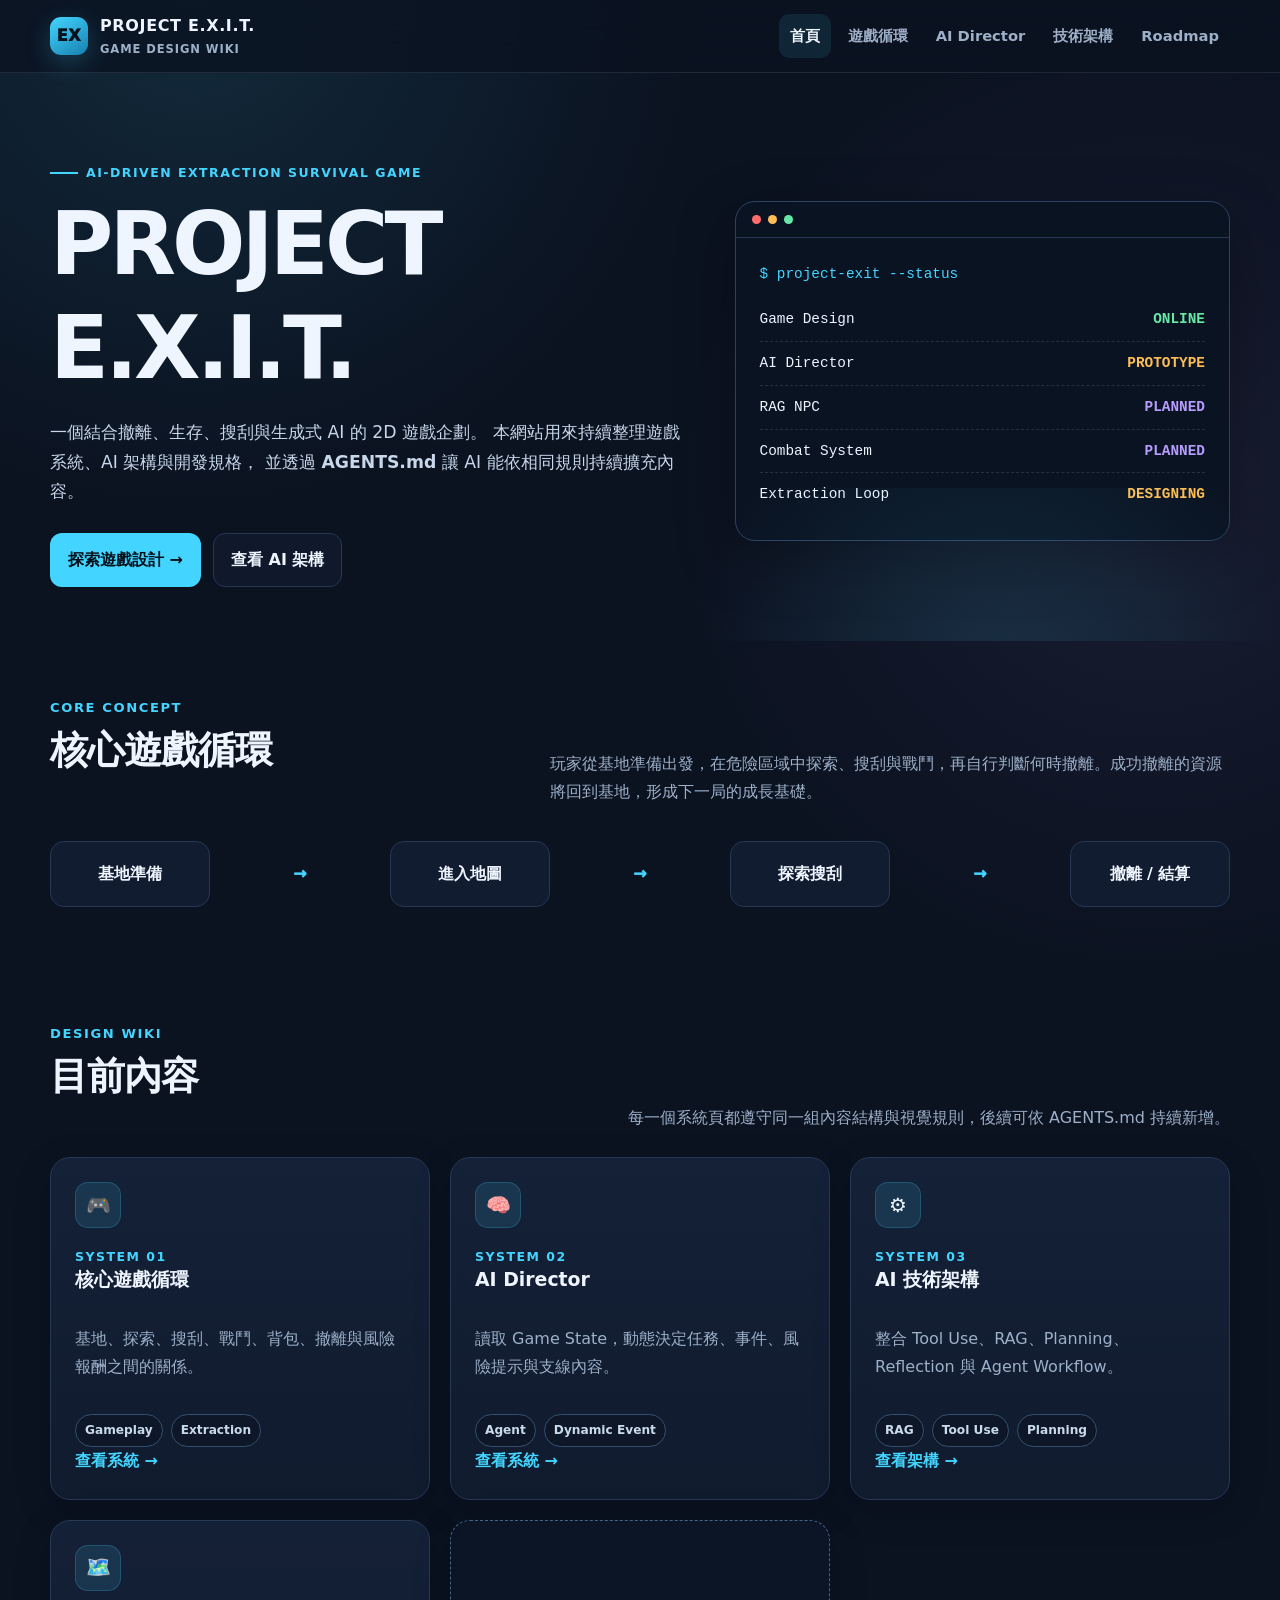
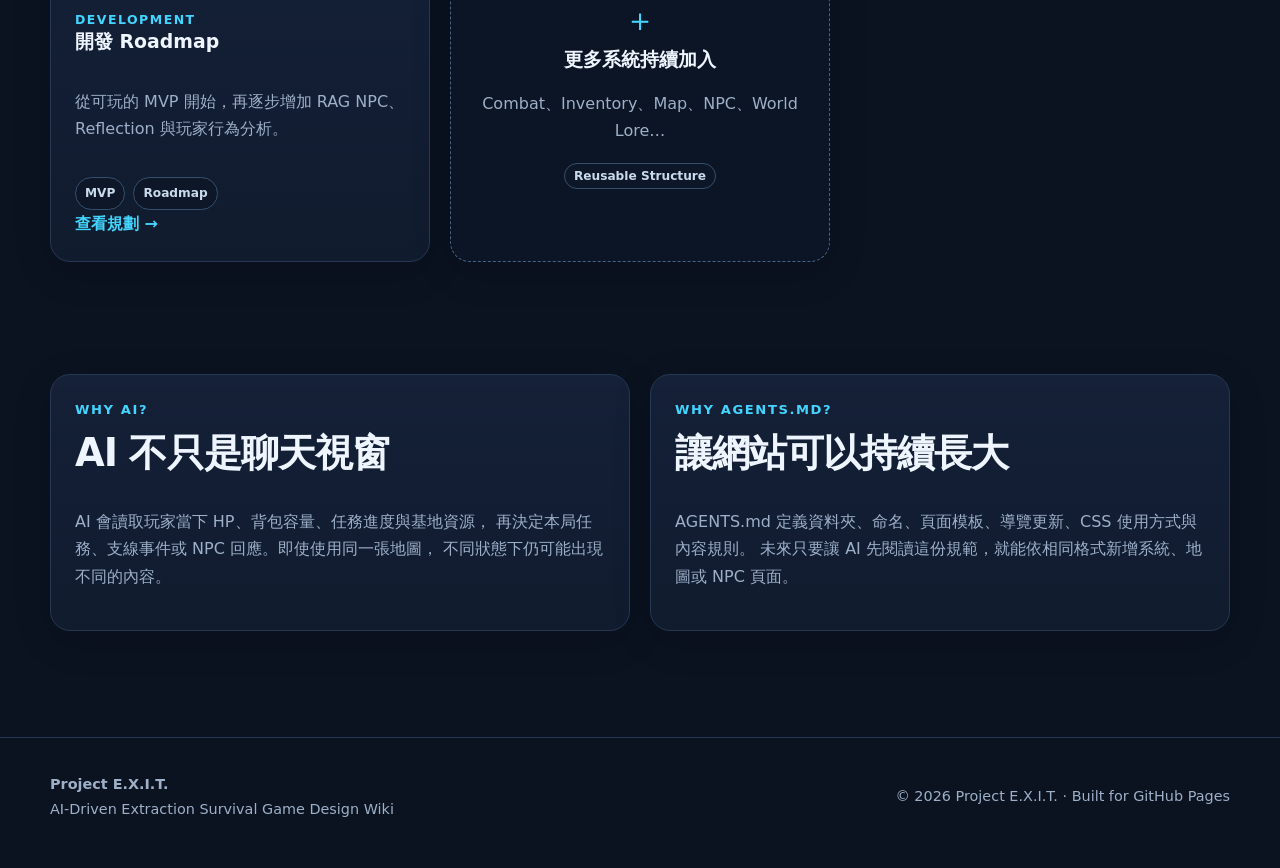
==== index.html @ 3f04ccfc "Initial Project E.X.I.T. Game Design Wiki" ====
<!doctype html>
<html lang="zh-Hant">
<head>
<meta charset="utf-8">
<meta name="viewport" content="width=device-width, initial-scale=1">
<meta name="description" content="Project E.X.I.T. Game Design Wiki">
<title>首頁｜Project E.X.I.T.</title>
<link rel="stylesheet" href="css/style.css">
</head>
<body>

<a class="skip-link" href="#main">跳到主要內容</a>
<header class="site-header">
  <div class="container navbar">
    <a class="brand" href="index.html" aria-label="Project E.X.I.T. 首頁">
      <span class="brand-mark">EX</span>
      <span>PROJECT E.X.I.T.<small>GAME DESIGN WIKI</small></span>
    </a>
    <button class="menu-btn" aria-label="開啟導覽選單" aria-expanded="false">☰</button>
    <nav class="nav-links" aria-label="主要導覽">
      <a href="index.html">首頁</a>
      <a href="pages/gameplay.html">遊戲循環</a>
      <a href="pages/ai-director.html">AI Director</a>
      <a href="pages/architecture.html">技術架構</a>
      <a href="pages/roadmap.html">Roadmap</a>
    </nav>
  </div>
</header>

<main id="main">

<section class="hero">
  <div class="container hero-grid">
    <div class="reveal">
      <div class="eyebrow">AI-Driven Extraction Survival Game</div>
      <h1>PROJECT<br>E.X.I.T.</h1>
      <p class="lead">
        一個結合撤離、生存、搜刮與生成式 AI 的 2D 遊戲企劃。
        本網站用來持續整理遊戲系統、AI 架構與開發規格，
        並透過 <strong>AGENTS.md</strong> 讓 AI 能依相同規則持續擴充內容。
      </p>
      <div class="hero-actions">
        <a class="btn btn-primary" href="pages/gameplay.html">探索遊戲設計 →</a>
        <a class="btn btn-secondary" href="pages/architecture.html">查看 AI 架構</a>
      </div>
    </div>

    <div class="terminal reveal" aria-label="專案開發狀態">
      <div class="terminal-top">
        <span class="dot red"></span><span class="dot amber"></span><span class="dot green"></span>
      </div>
      <div class="terminal-body">
        <div style="color:#43d5ff;margin-bottom:12px">$ project-exit --status</div>
        <div class="status-row"><span>Game Design</span><span class="status online">ONLINE</span></div>
        <div class="status-row"><span>AI Director</span><span class="status prototype">PROTOTYPE</span></div>
        <div class="status-row"><span>RAG NPC</span><span class="status planned">PLANNED</span></div>
        <div class="status-row"><span>Combat System</span><span class="status planned">PLANNED</span></div>
        <div class="status-row"><span>Extraction Loop</span><span class="status prototype">DESIGNING</span></div>
      </div>
    </div>
  </div>
</section>

<section class="section">
  <div class="container">
    <div class="section-head reveal">
      <div>
        <div class="kicker">Core Concept</div>
        <h2>核心遊戲循環</h2>
      </div>
      <p>玩家從基地準備出發，在危險區域中探索、搜刮與戰鬥，再自行判斷何時撤離。成功撤離的資源將回到基地，形成下一局的成長基礎。</p>
    </div>

    <div class="flow reveal" aria-label="核心遊戲循環圖">
      <div class="flow-node">基地準備</div><div class="flow-arrow">→</div>
      <div class="flow-node">進入地圖</div><div class="flow-arrow">→</div>
      <div class="flow-node">探索搜刮</div><div class="flow-arrow">→</div>
      <div class="flow-node">撤離 / 結算</div>
    </div>
  </div>
</section>

<section class="section">
  <div class="container">
    <div class="section-head reveal">
      <div>
        <div class="kicker">Design Wiki</div>
        <h2>目前內容</h2>
      </div>
      <p>每一個系統頁都遵守同一組內容結構與視覺規則，後續可依 AGENTS.md 持續新增。</p>
    </div>

    <div class="grid grid-3">
      <article class="card system-card reveal">
        <div class="icon">🎮</div><div class="number">SYSTEM 01</div>
        <h3>核心遊戲循環</h3>
        <p>基地、探索、搜刮、戰鬥、背包、撤離與風險報酬之間的關係。</p>
        <div class="tag-row"><span class="tag">Gameplay</span><span class="tag">Extraction</span></div>
        <a class="card-link" href="pages/gameplay.html">查看系統 →</a>
      </article>

      <article class="card system-card reveal">
        <div class="icon">🧠</div><div class="number">SYSTEM 02</div>
        <h3>AI Director</h3>
        <p>讀取 Game State，動態決定任務、事件、風險提示與支線內容。</p>
        <div class="tag-row"><span class="tag">Agent</span><span class="tag">Dynamic Event</span></div>
        <a class="card-link" href="pages/ai-director.html">查看系統 →</a>
      </article>

      <article class="card system-card reveal">
        <div class="icon">⚙️</div><div class="number">SYSTEM 03</div>
        <h3>AI 技術架構</h3>
        <p>整合 Tool Use、RAG、Planning、Reflection 與 Agent Workflow。</p>
        <div class="tag-row"><span class="tag">RAG</span><span class="tag">Tool Use</span><span class="tag">Planning</span></div>
        <a class="card-link" href="pages/architecture.html">查看架構 →</a>
      </article>

      <article class="card system-card reveal">
        <div class="icon">🗺️</div><div class="number">DEVELOPMENT</div>
        <h3>開發 Roadmap</h3>
        <p>從可玩的 MVP 開始，再逐步增加 RAG NPC、Reflection 與玩家行為分析。</p>
        <div class="tag-row"><span class="tag">MVP</span><span class="tag">Roadmap</span></div>
        <a class="card-link" href="pages/roadmap.html">查看規劃 →</a>
      </article>

      <article class="card dashed-card reveal">
        <div>
          <div style="font-size:2rem;color:#43d5ff">＋</div>
          <h3>更多系統持續加入</h3>
          <p>Combat、Inventory、Map、NPC、World Lore…</p>
          <span class="tag">Reusable Structure</span>
        </div>
      </article>
    </div>
  </div>
</section>

<section class="section">
  <div class="container grid grid-2">
    <article class="card reveal">
      <div class="kicker">Why AI?</div>
      <h2>AI 不只是聊天視窗</h2>
      <p>
        AI 會讀取玩家當下 HP、背包容量、任務進度與基地資源，
        再決定本局任務、支線事件或 NPC 回應。即使使用同一張地圖，
        不同狀態下仍可能出現不同的內容。
      </p>
    </article>
    <article class="card reveal">
      <div class="kicker">Why AGENTS.md?</div>
      <h2>讓網站可以持續長大</h2>
      <p>
        AGENTS.md 定義資料夾、命名、頁面模板、導覽更新、CSS 使用方式與內容規則。
        未來只要讓 AI 先閱讀這份規範，就能依相同格式新增系統、地圖或 NPC 頁面。
      </p>
    </article>
  </div>
</section>

</main>

<footer class="footer">
  <div class="container footer-grid">
    <div>
      <strong>Project E.X.I.T.</strong><br>
      <span>AI-Driven Extraction Survival Game Design Wiki</span>
    </div>
    <div>© <span data-year></span> Project E.X.I.T. · Built for GitHub Pages</div>
  </div>
</footer>
<button class="back-top" aria-label="回到頁首">↑</button>
<script src="js/main.js"></script>

</body>
</html>
---- css/style.css ----
:root{
  --bg:#0b1220;
  --bg-soft:#101a2c;
  --panel:#111c30;
  --panel-2:#16233b;
  --line:#263854;
  --text:#eef5ff;
  --muted:#9db0c8;
  --cyan:#43d5ff;
  --cyan-2:#1fa9d2;
  --amber:#ffbd55;
  --red:#ff6b6b;
  --green:#67e8a5;
  --purple:#b79cff;
  --shadow:0 18px 60px rgba(0,0,0,.28);
  --radius:20px;
  --max:1180px;
}
*{box-sizing:border-box}
html{scroll-behavior:smooth}
body{
  margin:0;
  color:var(--text);
  background:
    radial-gradient(circle at 15% 0%, rgba(67,213,255,.12), transparent 32rem),
    radial-gradient(circle at 90% 20%, rgba(183,156,255,.08), transparent 30rem),
    var(--bg);
  font-family:Inter, ui-sans-serif, system-ui, -apple-system, BlinkMacSystemFont,
    "Segoe UI","Noto Sans TC","Microsoft JhengHei",sans-serif;
  line-height:1.72;
}
a{color:inherit;text-decoration:none}
img{max-width:100%;display:block}
button,input,select,textarea{font:inherit}
.container{width:min(var(--max),calc(100% - 40px));margin:auto}
.skip-link{
  position:absolute;left:-999px;top:10px;background:#fff;color:#000;padding:8px 12px;z-index:999;
}
.skip-link:focus{left:12px}
.site-header{
  position:sticky;top:0;z-index:50;
  backdrop-filter:blur(16px);
  background:rgba(11,18,32,.78);
  border-bottom:1px solid rgba(157,176,200,.14);
}
.navbar{
  min-height:72px;display:flex;align-items:center;justify-content:space-between;gap:20px;
}
.brand{display:flex;align-items:center;gap:12px;font-weight:800;letter-spacing:.04em}
.brand-mark{
  width:38px;height:38px;border-radius:11px;
  display:grid;place-items:center;
  background:linear-gradient(145deg,var(--cyan),#1781b0);
  color:#04101b;font-weight:950;box-shadow:0 8px 25px rgba(67,213,255,.22);
}
.brand small{display:block;color:var(--muted);font-size:.72rem;font-weight:650;letter-spacing:.08em}
.nav-links{display:flex;align-items:center;gap:6px}
.nav-links a{
  color:var(--muted);padding:9px 11px;border-radius:10px;font-size:.92rem;font-weight:700;
}
.nav-links a:hover,.nav-links a.active{color:var(--text);background:rgba(67,213,255,.1)}
.menu-btn{
  display:none;border:1px solid var(--line);background:var(--panel);
  color:var(--text);border-radius:10px;padding:8px 10px;cursor:pointer
}
.hero{
  position:relative;overflow:hidden;padding:82px 0 54px;
}
.hero::after{
  content:"";position:absolute;inset:auto -10% -40% 45%;height:380px;
  background:radial-gradient(circle,rgba(67,213,255,.12),transparent 66%);pointer-events:none
}
.hero-grid{display:grid;grid-template-columns:1.12fr .88fr;gap:54px;align-items:center}
.eyebrow{
  display:inline-flex;align-items:center;gap:8px;
  color:var(--cyan);font-weight:850;letter-spacing:.12em;font-size:.78rem;text-transform:uppercase;
}
.eyebrow::before{content:"";width:28px;height:2px;background:var(--cyan)}
h1,h2,h3{line-height:1.2;margin-top:0}
h1{font-size:clamp(2.6rem,7vw,5.4rem);margin:.6rem 0 1rem;letter-spacing:-.045em}
h2{font-size:clamp(1.7rem,3vw,2.45rem);letter-spacing:-.025em}
h3{font-size:1.18rem}
.lead{font-size:1.08rem;color:#c8d7ea;max-width:720px}
.hero-actions,.actions{display:flex;flex-wrap:wrap;gap:12px;margin-top:26px}
.btn{
  display:inline-flex;align-items:center;justify-content:center;gap:8px;
  padding:12px 17px;border-radius:12px;font-weight:850;border:1px solid transparent;
  transition:.2s ease;
}
.btn-primary{background:var(--cyan);color:#06111c}
.btn-primary:hover{transform:translateY(-2px);box-shadow:0 10px 32px rgba(67,213,255,.22)}
.btn-secondary{border-color:var(--line);background:rgba(17,28,48,.72);color:var(--text)}
.btn-secondary:hover{border-color:var(--cyan);color:var(--cyan)}
.terminal{
  border:1px solid #2d4263;background:#0a1322;border-radius:20px;
  box-shadow:var(--shadow);overflow:hidden;transform:rotate(1deg)
}
.terminal-top{display:flex;align-items:center;gap:7px;padding:13px 16px;border-bottom:1px solid var(--line)}
.dot{width:9px;height:9px;border-radius:50%}
.dot.red{background:var(--red)} .dot.amber{background:var(--amber)} .dot.green{background:var(--green)}
.terminal-body{padding:24px;font-family:"SFMono-Regular",Consolas,monospace;font-size:.9rem}
.status-row{display:grid;grid-template-columns:1fr auto;gap:16px;padding:9px 0;border-bottom:1px dashed rgba(157,176,200,.18)}
.status-row:last-child{border-bottom:0}
.status{font-weight:850}.online{color:var(--green)}.prototype{color:var(--amber)}.planned{color:var(--purple)}
.section{padding:56px 0}
.section-head{display:flex;justify-content:space-between;gap:30px;align-items:end;margin-bottom:26px}
.section-head p{max-width:680px;color:var(--muted);margin:0}
.kicker{color:var(--cyan);font-weight:800;font-size:.82rem;letter-spacing:.12em;text-transform:uppercase;margin-bottom:8px}
.grid{display:grid;gap:20px}
.grid-2{grid-template-columns:repeat(2,minmax(0,1fr))}
.grid-3{grid-template-columns:repeat(3,minmax(0,1fr))}
.card{
  position:relative;border:1px solid var(--line);background:linear-gradient(180deg,rgba(22,35,59,.86),rgba(17,28,48,.9));
  border-radius:var(--radius);padding:24px;box-shadow:0 10px 40px rgba(0,0,0,.12);
}
.card:hover{border-color:#36587d}
.card p{color:var(--muted)}
.card .number{color:var(--cyan);font-size:.78rem;font-weight:900;letter-spacing:.12em}
.card .tag-row{display:flex;flex-wrap:wrap;gap:8px;margin-top:18px}
.tag{
  border:1px solid #35506f;color:#c9daec;background:#0d1727;border-radius:999px;
  padding:5px 9px;font-size:.76rem;font-weight:750
}
.card-link{display:inline-flex;align-items:center;gap:7px;margin-top:16px;color:var(--cyan);font-weight:850}
.card-link:hover{gap:11px}
.system-card{min-height:250px;display:flex;flex-direction:column}
.system-card .card-link{margin-top:auto}
.dashed-card{
  display:grid;place-items:center;text-align:center;min-height:250px;border:1.5px dashed #456387;
  background:rgba(17,28,48,.4)
}
.icon{
  width:46px;height:46px;border-radius:13px;display:grid;place-items:center;
  background:rgba(67,213,255,.12);border:1px solid rgba(67,213,255,.2);margin-bottom:18px;font-size:1.25rem
}
.flow{
  display:grid;grid-template-columns:repeat(7,1fr);align-items:center;gap:10px;
  overflow-x:auto;padding:10px 0 4px
}
.flow-node{
  min-width:138px;text-align:center;padding:18px 12px;border:1px solid var(--line);
  background:var(--panel);border-radius:14px;font-weight:800
}
.flow-arrow{color:var(--cyan);font-weight:950;text-align:center}
.notice{
  border-left:3px solid var(--cyan);background:rgba(67,213,255,.07);
  padding:17px 20px;border-radius:0 14px 14px 0;color:#cfdef0
}
.page-hero{padding:62px 0 30px}
.page-hero h1{font-size:clamp(2.25rem,5vw,4rem);margin-bottom:.7rem}
.breadcrumb{color:var(--muted);font-size:.88rem;margin-bottom:15px}
.breadcrumb a{color:var(--cyan)}
.content-layout{display:grid;grid-template-columns:260px minmax(0,1fr);gap:34px;align-items:start}
.toc{
  position:sticky;top:96px;border:1px solid var(--line);background:rgba(17,28,48,.74);
  border-radius:16px;padding:18px
}
.toc strong{display:block;margin-bottom:8px}
.toc a{display:block;color:var(--muted);padding:7px 0;font-size:.9rem}
.toc a:hover{color:var(--cyan)}
.article section{scroll-margin-top:95px;margin-bottom:44px}
.article p,.article li{color:#c9d7e8}
.article ul{padding-left:1.3rem}
.diagram{
  border:1px solid var(--line);border-radius:18px;background:#0c1627;padding:26px;overflow-x:auto
}
.diagram-row{display:flex;align-items:center;justify-content:center;gap:11px;min-width:720px;flex-wrap:nowrap}
.diagram-box{
  min-width:145px;text-align:center;padding:15px;border-radius:13px;border:1px solid #325172;background:var(--panel);
  font-weight:800
}
.diagram-box.ai{border-color:#745fa6;background:rgba(183,156,255,.08)}
.diagram-box.game{border-color:#2f7f68;background:rgba(103,232,165,.08)}
.diagram-box.warn{border-color:#8a6630;background:rgba(255,189,85,.08)}
.diagram-arrow{color:var(--cyan);font-size:1.2rem;font-weight:900}
.table-wrap{overflow:auto;border:1px solid var(--line);border-radius:16px}
table{border-collapse:collapse;width:100%;min-width:680px;background:rgba(17,28,48,.66)}
th,td{padding:14px 16px;border-bottom:1px solid var(--line);text-align:left;vertical-align:top}
th{color:var(--cyan);font-size:.82rem;letter-spacing:.04em;background:#0e192a}
td{color:#c9d7e8}
tr:last-child td{border-bottom:0}
.timeline{position:relative;margin-top:24px}
.timeline::before{content:"";position:absolute;left:17px;top:4px;bottom:8px;width:2px;background:var(--line)}
.timeline-item{position:relative;padding-left:52px;margin-bottom:30px}
.timeline-item::before{
  content:"";position:absolute;left:10px;top:3px;width:16px;height:16px;border-radius:50%;
  background:var(--cyan);box-shadow:0 0 0 5px rgba(67,213,255,.1)
}
.timeline-item p{margin:.4rem 0;color:var(--muted)}
.code{
  background:#09111e;border:1px solid var(--line);border-radius:14px;padding:18px;overflow:auto;
  font-family:"SFMono-Regular",Consolas,monospace;color:#bfe9ff;font-size:.9rem
}
.footer{
  margin-top:50px;border-top:1px solid var(--line);padding:34px 0 46px;color:var(--muted);font-size:.9rem
}
.footer-grid{display:flex;justify-content:space-between;gap:30px;align-items:center}
.back-top{
  position:fixed;right:20px;bottom:20px;width:42px;height:42px;display:none;place-items:center;
  border-radius:12px;border:1px solid var(--line);background:var(--panel);color:var(--cyan);
  box-shadow:var(--shadow);cursor:pointer
}
.back-top.show{display:grid}
.reveal{opacity:0;transform:translateY(12px);transition:opacity .5s ease,transform .5s ease}
.reveal.visible{opacity:1;transform:none}
@media(max-width:900px){
  .hero-grid,.content-layout{grid-template-columns:1fr}
  .terminal{transform:none}
  .toc{position:relative;top:auto}
  .grid-3{grid-template-columns:1fr 1fr}
  .nav-links{
    position:absolute;left:20px;right:20px;top:70px;display:none;flex-direction:column;align-items:stretch;
    padding:12px;background:#0d1727;border:1px solid var(--line);border-radius:14px;box-shadow:var(--shadow)
  }
  .nav-links.open{display:flex}
  .menu-btn{display:block}
}
@media(max-width:640px){
  .container{width:min(100% - 28px,var(--max))}
  .hero{padding-top:56px}
  .grid-2,.grid-3{grid-template-columns:1fr}
  .section{padding:42px 0}
  .section-head,.footer-grid{align-items:flex-start;flex-direction:column}
  .flow{grid-template-columns:1fr;overflow:visible}
  .flow-arrow{transform:rotate(90deg)}
}
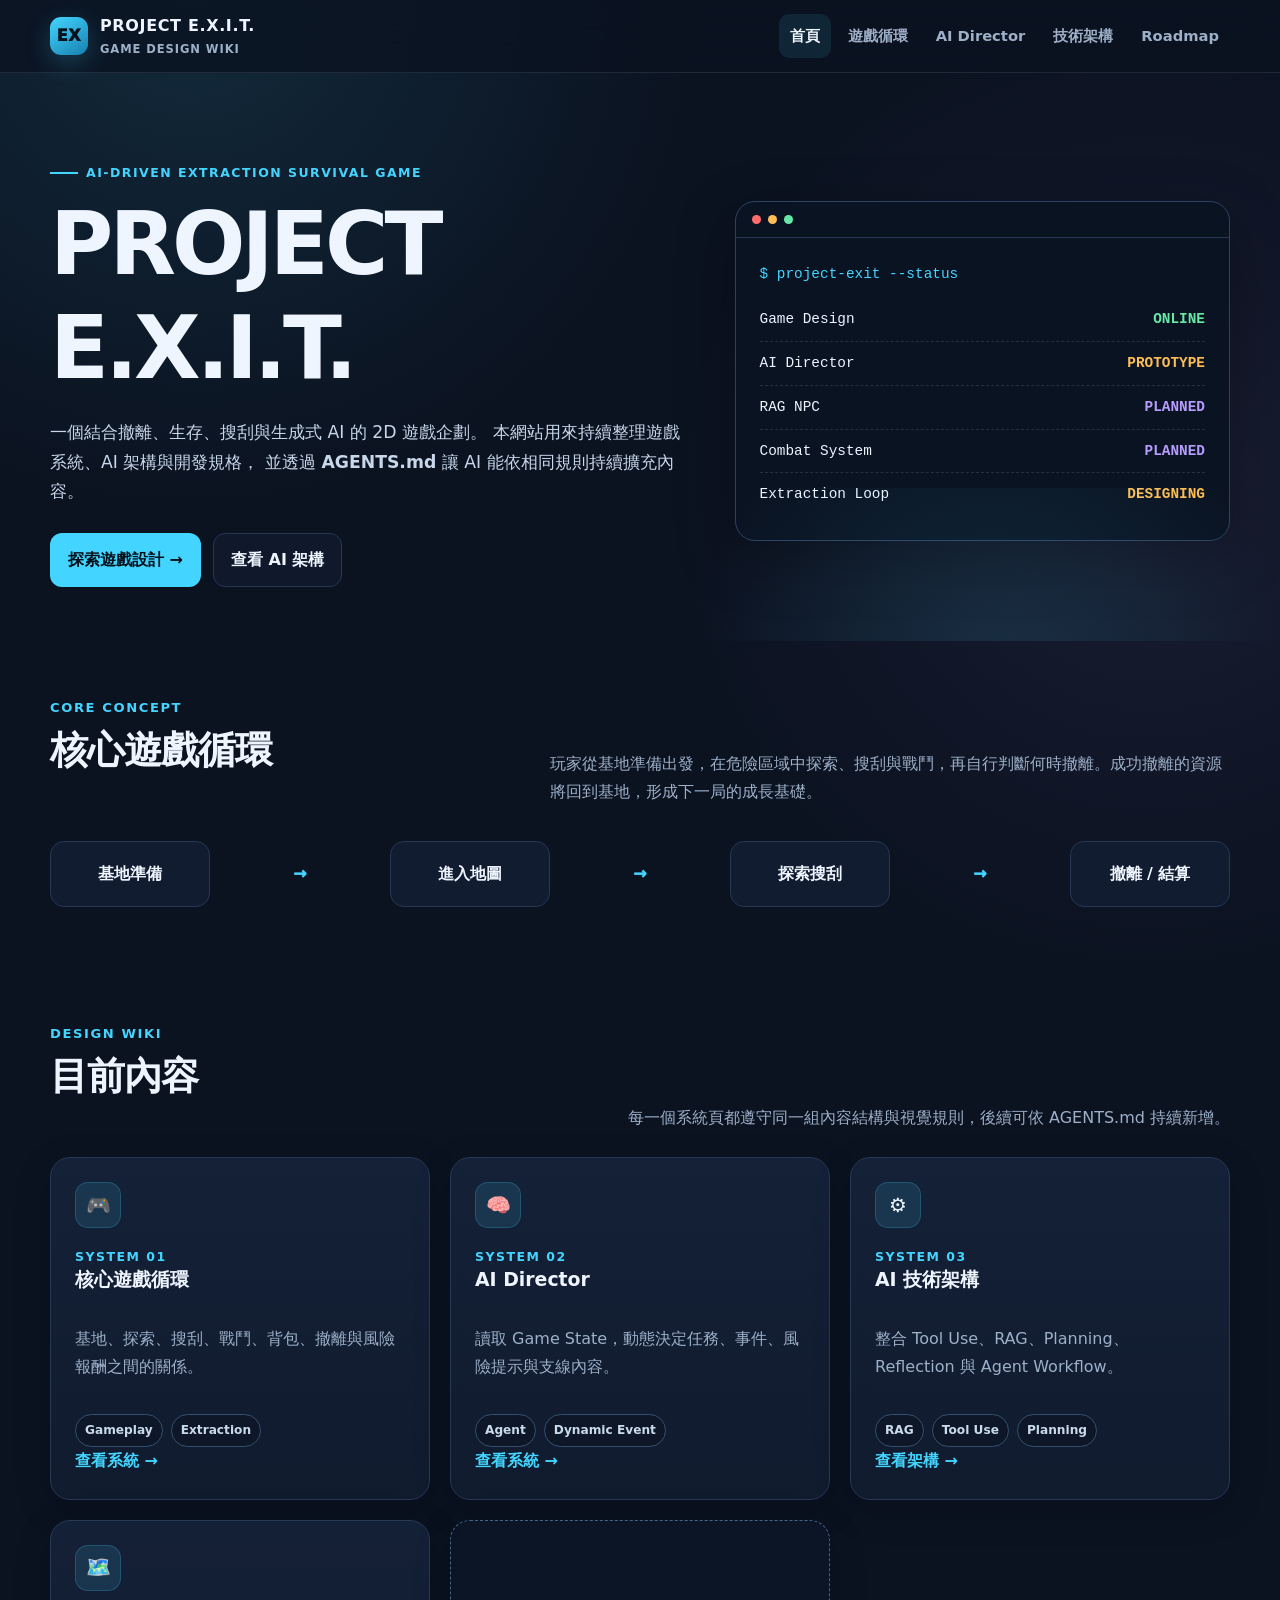
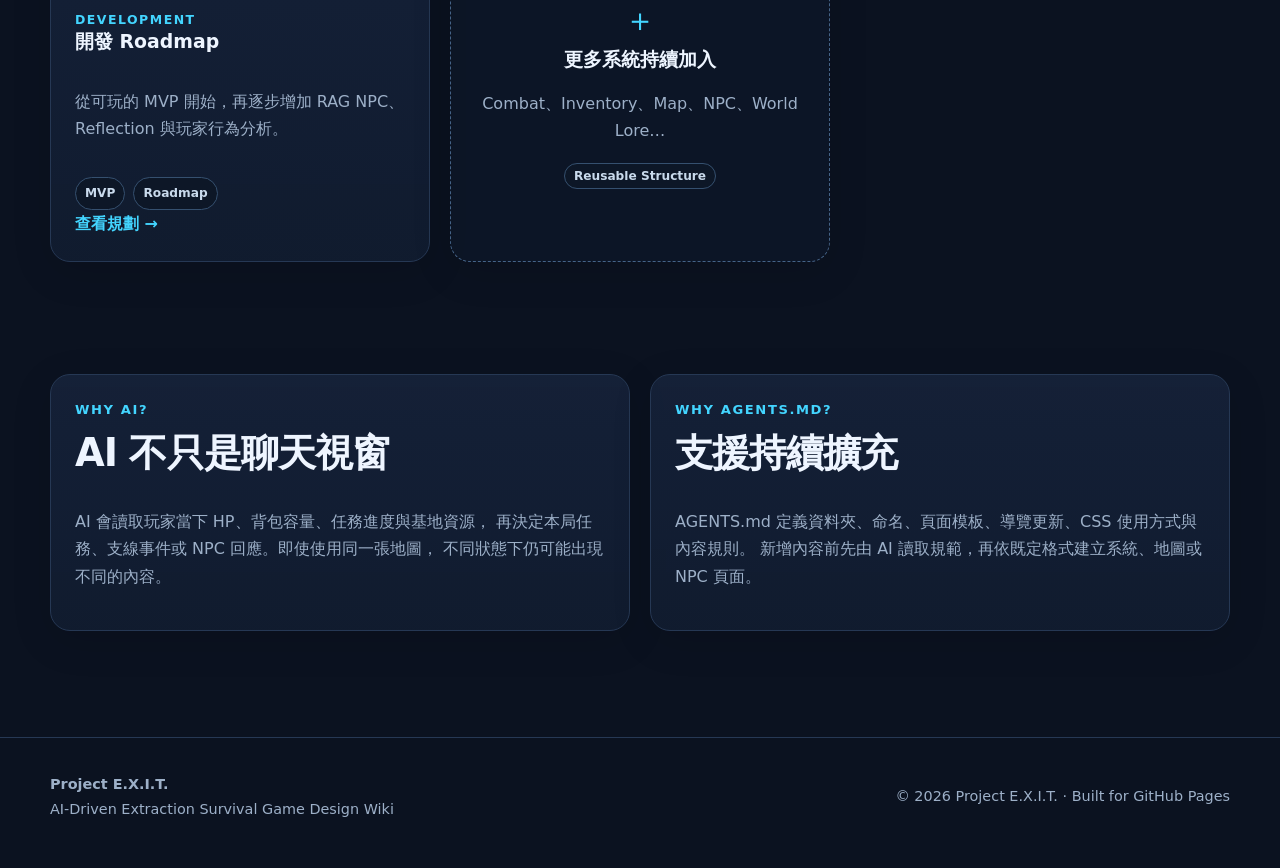
==== commit 86437991: "Update project documentation and content" ====
--- a/index.html
+++ b/index.html
@@ -148,10 +148,10 @@
     </article>
     <article class="card reveal">
       <div class="kicker">Why AGENTS.md?</div>
-      <h2>讓網站可以持續長大</h2>
+      <h2>支援持續擴充</h2>
       <p>
         AGENTS.md 定義資料夾、命名、頁面模板、導覽更新、CSS 使用方式與內容規則。
-        未來只要讓 AI 先閱讀這份規範，就能依相同格式新增系統、地圖或 NPC 頁面。
+        新增內容前先由 AI 讀取規範，再依既定格式建立系統、地圖或 NPC 頁面。
       </p>
     </article>
   </div>
